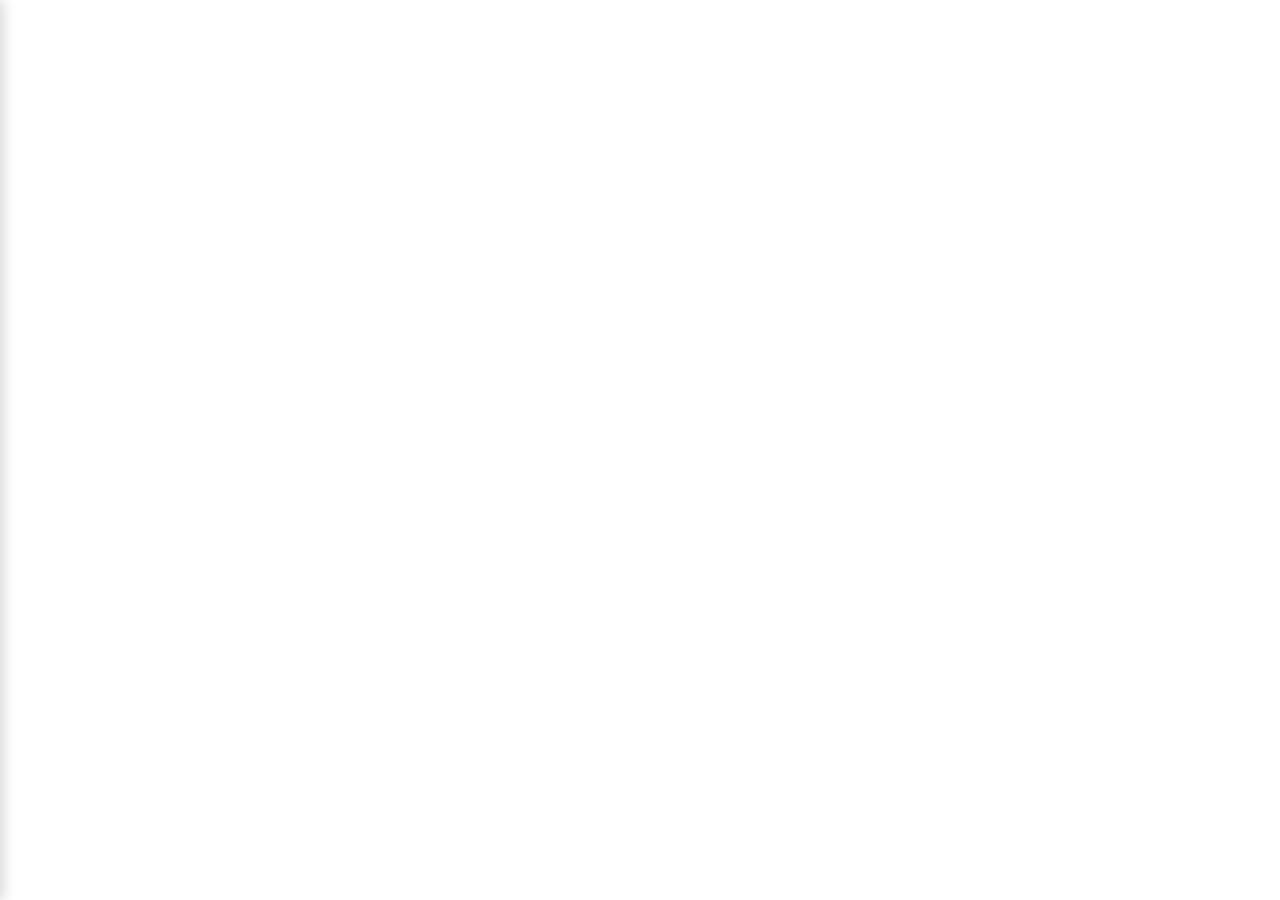
==== admin.html @ 95c07870 "admin page" ====
<!DOCTYPE html>
<html lang="ko">
<head>
    <meta charset="UTF-8">
    <meta name="viewport" content="width=device-width, initial-scale=1.0">
    <title>관리자 페이지</title>
    <link href="https://cdn.jsdelivr.net/npm/bootstrap@5.3.8/dist/css/bootstrap.min.css" rel="stylesheet">
    <link rel="stylesheet" href="map.css">
    <link rel="stylesheet" href="admin.css">
    <script src="https://dapi.kakao.com/v2/maps/sdk.js?appkey=1f489101c4804d0ce2dcf5da6a8cec2e"></script>
</head>

<body>
    <!-- 숨겨진 관리자 버튼 (줌 버튼 아래) -->
    <button id="hiddenAdminBtn"></button>

    <!-- 관리자 사이드패널 -->
    <div class="admin-panel" id="adminPanel">
        <div class="admin-panel-header">
            <h1>관리자 페이지</h1>
            <button class="admin-close-btn" id="adminCloseBtn">✕</button>
        </div>
        <div class="admin-body" id="adminBody"></div>
    </div>

    <script src="admin.js"></script>
</body>
</html>
---- admin.css ----
/* ─── 필터 탭 ─── */
.admin-filter {
    display: flex;
    gap: 6px;
    margin-bottom: 16px;
    flex-wrap: wrap;
}

.admin-filter-btn {
    color: #000;
    background-color: #fff;
    border: none;
    padding: 5px 12px;
    border-radius: 10px;
    cursor: pointer;
    font-size: 13px;
    box-shadow: 0 1px 3px rgba(160, 77, 255, 0.25);
    transition:
        background-color 0.15s ease,
        color 0.15s ease,
        box-shadow 0.15s ease,
        transform 0.12s ease;
}

.admin-filter-btn.active {
    background-color: #a04dff;
    color: #fff;
    box-shadow:
        0 4px 10px rgba(160, 77, 255, 0.3),
        inset 0 -2px 0 rgba(0, 0, 0, 0.15);
    transform: translateY(1px);
}

.admin-filter-btn:hover:not(.active) {
    background-color: #f6f1ff;
    box-shadow: 0 2px 6px rgba(160, 77, 255, 0.35);
}

/* ─── 페이지네이션 ─── */
.admin-pagination {
    display: flex;
    justify-content: center;
    gap: 6px;
    padding: 16px 0 8px;
}

.admin-page-btn {
    width: 32px;
    height: 32px;
    border: none;
    border-radius: 8px;
    background: #f0f0f0;
    color: #555;
    font-size: 13px;
    cursor: pointer;
    transition: background 0.15s, color 0.15s;
}

.admin-page-btn:hover:not(.active) {
    background: #e8d5ff;
    color: #a04dff;
}

.admin-page-btn.active {
    background: #a04dff;
    color: #fff;
}

/* ─── 숨겨진 관리자 버튼 ─── */
#hiddenAdminBtn {
    position: fixed;
    bottom: 20px;   /* zoom-control 아래쪽 */
    right: 20px;
    width: 40px;
    height: 40px;
    background: transparent;
    border: none;
    cursor: pointer;
    z-index: 999;
}

/* ─── 관리자 사이드패널 ─── */
.admin-panel {
    position: fixed;
    top: 0;
    left: 0;
    width: 420px;
    min-width: 360px;
    height: 100vh;
    background: #fff;
    z-index: 900;
    transform: translateX(-100%);
    transition: transform 0.3s ease;
    box-shadow: 4px 0 12px rgba(0,0,0,0.15);
    overflow-y: auto;
}

.admin-panel.open {
    transform: translateX(0);
}

.admin-panel-header {
    display: flex;
    align-items: center;
    justify-content: space-between;
    padding: 20px 20px 0 20px;
    margin-bottom: 20px;
}

.admin-panel-header h1 {
    font-size: 22px;
    font-weight: bold;
    margin: 0;
    text-align: left;
}

.admin-close-btn {
    background: none;
    border: none;
    font-size: 20px;
    cursor: pointer;
    color: #aaa;
    line-height: 1;
    padding: 0;
}

.admin-close-btn:hover {
    color: #333;
}

.admin-body {
    padding: 0 16px 40px;
}

/* ─── 카드 ─── */
.admin-card {
    background: #fff;
    border-radius: 7px;
    margin-bottom: 14px;
    box-shadow: rgba(99, 99, 99, 0.2) 0px 2px 8px 0px;
    padding: 12px;
}

.admin-card-top {
    display: flex;
    gap: 10px;
    margin-bottom: 10px;
    align-items: stretch;
}

.admin-card-img-wrap {
    width: 80px;
    flex-shrink: 0;
    border-radius: 6px;
    overflow: hidden;
}

.admin-card-img {
    width: 100%;
    height: 100%;
    object-fit: cover;
    display: block;
}

.admin-card-info {
    flex: 1;
}

.admin-report-status {
    display: inline-block;
    padding: 3px 10px;
    font-size: 11px;
    font-weight: 600;
    border-radius: 12px;
    margin-bottom: 4px;
}

.admin-card.status-pending .admin-report-status   { background: #eee; color: #616161; }
.admin-card.status-processing .admin-report-status { background: #fff3e0; color: #ef6c00; }
.admin-card.status-completed .admin-report-status  { background: #e8f5e9; color: #2e7d32; }

.admin-card-title {
    font-size: 14px;
    font-weight: 700;
    margin-bottom: 2px;
}

.admin-card-desc {
    font-size: 12px;
    color: #555;
    margin-bottom: 3px;
}

.admin-card-meta {
    font-size: 11px;
    color: #aaa;
}

/* ─── 액션 영역 ─── */
.admin-card-actions {
    display: flex;
    align-items: center;
    gap: 8px;
    margin-top: 8px;
    padding-top: 8px;
    border-top: 1px solid #f0f0f0;
}

.status-select {
    flex: 1;
    padding: 5px 10px;
    border: 1px solid #ddd;
    border-radius: 8px;
    font-size: 13px;
    color: #333;
    background: #fafafa;
    cursor: pointer;
}

.status-select:focus {
    outline: none;
    border-color: #a04dff;
}

.confirm-btn {
    background: #a04dff;
    border: none;
    border-radius: 8px;
    padding: 5px 14px;
    font-size: 12px;
    color: #fff;
    cursor: pointer;
    white-space: nowrap;
    transition: background 0.15s;
}

.confirm-btn:hover {
    background: #8a3de0;
}

/* ─── 빈 상태 ─── */
.admin-empty {
    text-align: center;
    color: #aaa;
    font-size: 14px;
    padding: 40px 0;
}

/* ─── 스크롤바 ─── */
.admin-panel::-webkit-scrollbar { width: 6px; }
.admin-panel::-webkit-scrollbar-track { background: transparent; }
.admin-panel::-webkit-scrollbar-thumb { border-radius: 3px; background: #c8c8c8; }
.admin-panel::-webkit-scrollbar-button { width: 0; height: 0; }
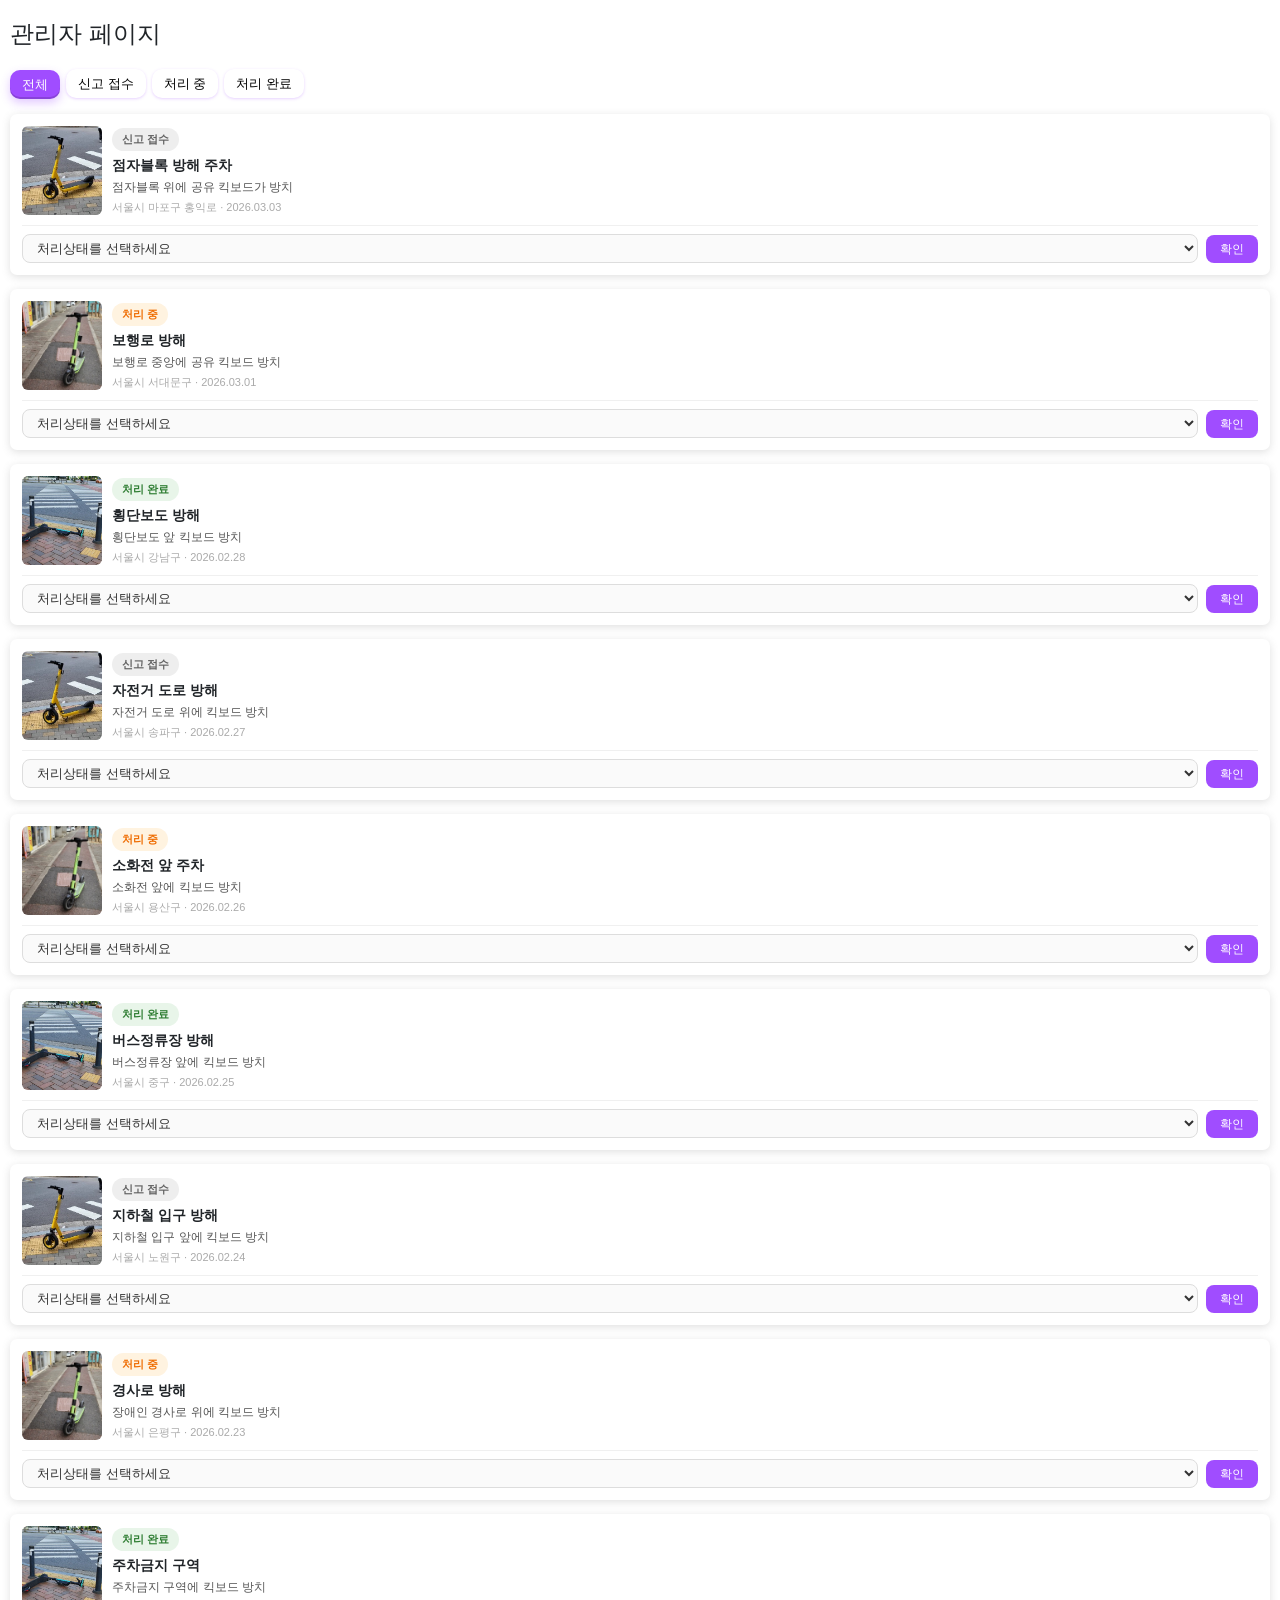
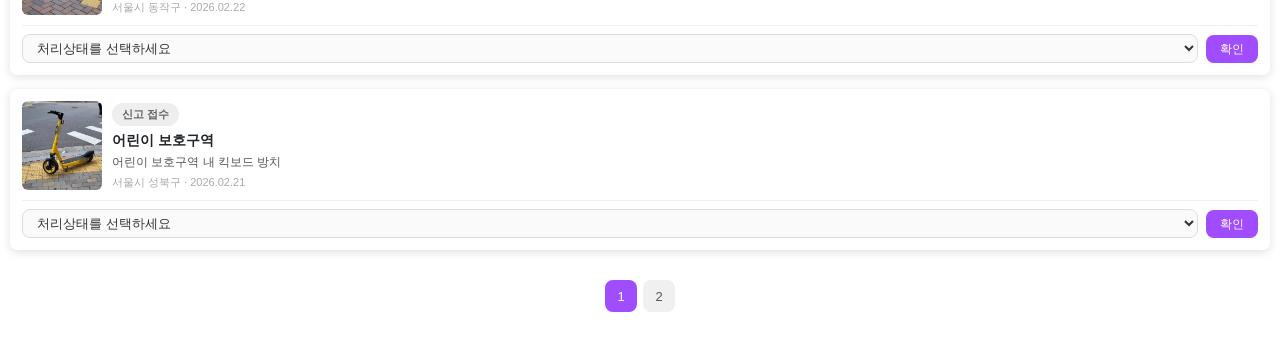
==== commit 1a7f179b: "admin page html, css, js" ====
--- a/admin.html
+++ b/admin.html
@@ -5,24 +5,11 @@
     <meta name="viewport" content="width=device-width, initial-scale=1.0">
     <title>관리자 페이지</title>
     <link href="https://cdn.jsdelivr.net/npm/bootstrap@5.3.8/dist/css/bootstrap.min.css" rel="stylesheet">
-    <link rel="stylesheet" href="map.css">
     <link rel="stylesheet" href="admin.css">
-    <script src="https://dapi.kakao.com/v2/maps/sdk.js?appkey=1f489101c4804d0ce2dcf5da6a8cec2e"></script>
 </head>
-
 <body>
-    <!-- 숨겨진 관리자 버튼 (줌 버튼 아래) -->
-    <button id="hiddenAdminBtn"></button>
-
-    <!-- 관리자 사이드패널 -->
-    <div class="admin-panel" id="adminPanel">
-        <div class="admin-panel-header">
-            <h1>관리자 페이지</h1>
-            <button class="admin-close-btn" id="adminCloseBtn">✕</button>
-        </div>
-        <div class="admin-body" id="adminBody"></div>
-    </div>
-
+    <h1>관리자 페이지</h1>
+    <div id="adminBody"></div>
     <script src="admin.js"></script>
 </body>
 </html>
--- a/admin.css
+++ b/admin.css
@@ -1,3 +1,12 @@
+body {
+    font-family: sans-serif;
+}
+
+h1 {
+   font-size: 24px; 
+   margin: 20px 10px;
+}
+
 /* ─── 필터 탭 ─── */
 .admin-filter {
     display: flex;
@@ -132,6 +141,11 @@
     padding: 0 16px 40px;
 }
 
+#adminBody {
+    margin: 0 10px 30px;
+
+}
+
 /* ─── 카드 ─── */
 .admin-card {
     background: #fff;
@@ -175,9 +189,9 @@
     margin-bottom: 4px;
 }
 
-.admin-card.status-pending .admin-report-status   { background: #eee; color: #616161; }
+.admin-card.status-pending .admin-report-status { background: #eee; color: #616161; }
 .admin-card.status-processing .admin-report-status { background: #fff3e0; color: #ef6c00; }
-.admin-card.status-completed .admin-report-status  { background: #e8f5e9; color: #2e7d32; }
+.admin-card.status-completed .admin-report-status { background: #e8f5e9; color: #2e7d32; }
 
 .admin-card-title {
     font-size: 14px;
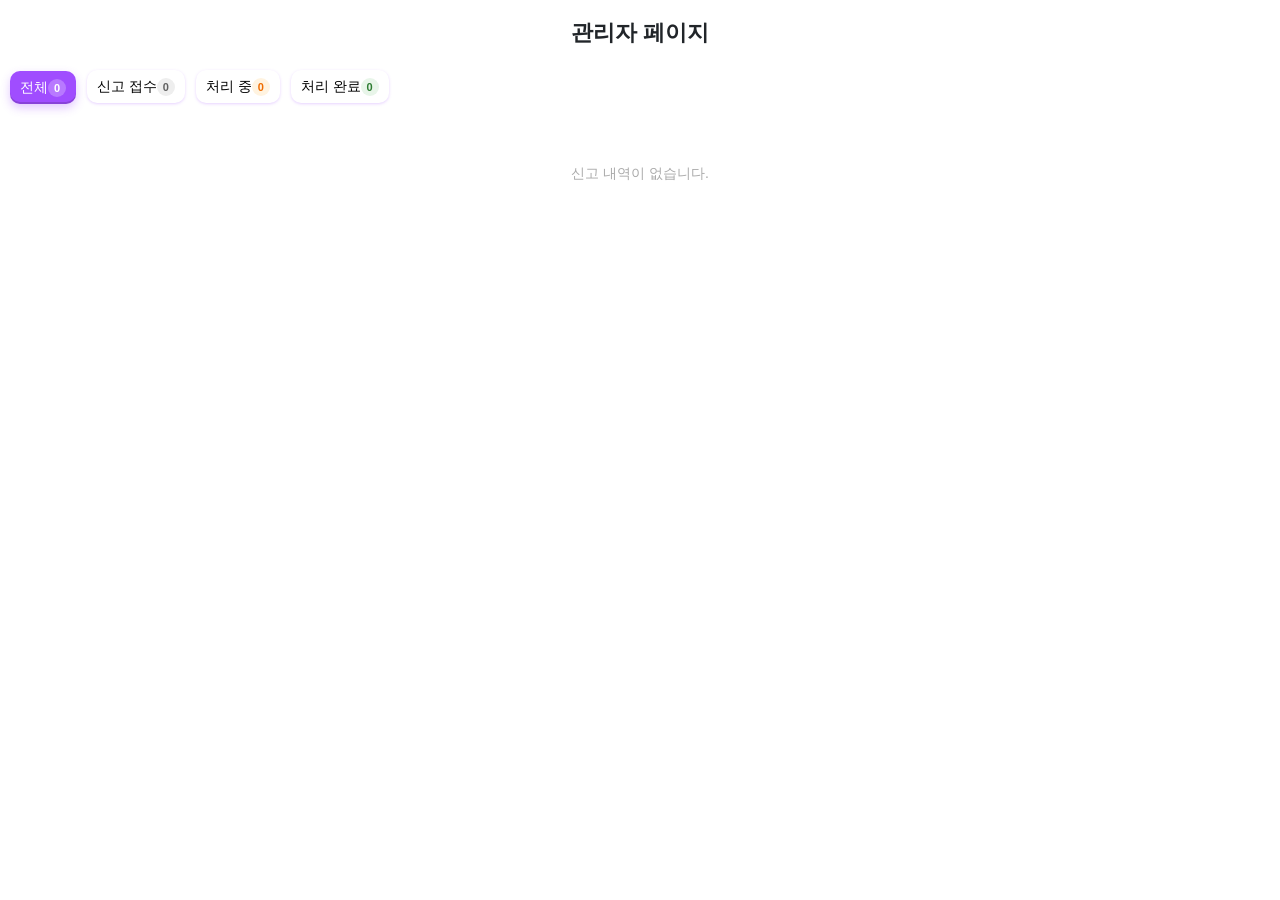
==== commit adb49251: "seohae - admin, my-reports localstorage data" ====
--- a/admin.html
+++ b/admin.html
@@ -9,7 +9,20 @@
 </head>
 <body>
     <h1>관리자 페이지</h1>
-    <div id="adminBody"></div>
+
+    <!-- 필터 탭 -->
+    <div class="admin-filter" id="adminFilter">
+        <button class="admin-filter-btn active" data-filter="all">전체</button>
+        <button class="admin-filter-btn" data-filter="pending">신고 접수</button>
+        <button class="admin-filter-btn" data-filter="processing">처리 중</button>
+        <button class="admin-filter-btn" data-filter="completed">처리 완료</button>
+    </div>
+
+    <!-- 카드 목록 -->
+     <div style="margin: 0 10px;">
+         <div id="adminBody"></div>
+     </div>
+
     <script src="admin.js"></script>
 </body>
 </html>
--- a/admin.css
+++ b/admin.css
@@ -1,34 +1,41 @@
 body {
+    margin: 0;
     font-family: sans-serif;
 }
 
 h1 {
-   font-size: 24px; 
-   margin: 20px 10px;
+    font-size: 22px;
+    font-weight: bold;
+    margin-top: 20px;
+    margin-bottom: 24px;
+    text-align: center;
 }
 
 /* ─── 필터 탭 ─── */
 .admin-filter {
     display: flex;
     gap: 6px;
-    margin-bottom: 16px;
     flex-wrap: wrap;
+    margin: 0 10px 20px;
 }
 
 .admin-filter-btn {
     color: #000;
     background-color: #fff;
     border: none;
-    padding: 5px 12px;
+    padding: 6px 10px;
+    margin-right: 5px;
     border-radius: 10px;
     cursor: pointer;
-    font-size: 13px;
+    font-size: 14px;
     box-shadow: 0 1px 3px rgba(160, 77, 255, 0.25);
     transition:
         background-color 0.15s ease,
         color 0.15s ease,
         box-shadow 0.15s ease,
         transform 0.12s ease;
+    display: inline-flex;
+    align-items: center;
 }
 
 .admin-filter-btn.active {
@@ -45,6 +52,45 @@
     box-shadow: 0 2px 6px rgba(160, 77, 255, 0.35);
 }
 
+/* ─── 뱃지 ─── */
+.admin-filter .count-badge {
+    display: inline-flex;
+    align-items: center;
+    justify-content: center;
+    min-width: 18px;
+    height: 18px;
+    padding: 0 5px;
+    border-radius: 999px;
+    font-size: 11px;
+    font-weight: 700;
+    transition: background-color 0.15s ease, color 0.15s ease;
+}
+
+[data-filter="all"] .count-badge {
+    background-color: #e8d5ff;
+    color: #a04dff;
+}
+
+[data-filter="pending"] .count-badge {
+    background-color: #eeeeee;
+    color: #616161;
+}
+
+[data-filter="processing"] .count-badge {
+    background-color: #fff3e0;
+    color: #ef6c00;
+}
+
+[data-filter="completed"] .count-badge {
+    background-color: #e8f5e9;
+    color: #2e7d32;
+}
+
+.admin-filter-btn.active .count-badge {
+    background-color: rgba(255, 255, 255, 0.25);
+    color: #fff;
+}
+
 /* ─── 페이지네이션 ─── */
 .admin-pagination {
     display: flex;
@@ -78,7 +124,7 @@
 /* ─── 숨겨진 관리자 버튼 ─── */
 #hiddenAdminBtn {
     position: fixed;
-    bottom: 20px;   /* zoom-control 아래쪽 */
+    bottom: 20px;
     right: 20px;
     width: 40px;
     height: 40px;
@@ -102,6 +148,7 @@
     transition: transform 0.3s ease;
     box-shadow: 4px 0 12px rgba(0,0,0,0.15);
     overflow-y: auto;
+    overflow-x: hidden;
 }
 
 .admin-panel.open {
@@ -121,6 +168,10 @@
     font-weight: bold;
     margin: 0;
     text-align: left;
+    /* my-reports.css 전역 h1 스타일 덮어씌우기 */
+    margin-top: 0;
+    margin-bottom: 0;
+    text-align: left;
 }
 
 .admin-close-btn {
@@ -138,12 +189,20 @@
 }
 
 .admin-body {
-    padding: 0 16px 40px;
-}
-
+    background-color: #f5f5f5;
+    padding: 20px;
+    border-radius: 10px;
+    margin: 0 10px 20px;
+}
 #adminBody {
-    margin: 0 10px 30px;
-
+    /* background-color: #f5f5f5;
+    display: flex;
+    flex-direction: column;
+    justify-content: center;
+    align-items: center;
+    padding: 20px;
+    border-radius: 10px;
+    margin-bottom: 20px; */
 }
 
 /* ─── 카드 ─── */
@@ -189,9 +248,9 @@
     margin-bottom: 4px;
 }
 
-.admin-card.status-pending .admin-report-status { background: #eee; color: #616161; }
+.admin-card.status-pending .admin-report-status   { background: #eee; color: #616161; }
 .admin-card.status-processing .admin-report-status { background: #fff3e0; color: #ef6c00; }
-.admin-card.status-completed .admin-report-status { background: #e8f5e9; color: #2e7d32; }
+.admin-card.status-completed .admin-report-status  { background: #e8f5e9; color: #2e7d32; }
 
 .admin-card-title {
     font-size: 14px;
@@ -264,4 +323,13 @@
 .admin-panel::-webkit-scrollbar { width: 6px; }
 .admin-panel::-webkit-scrollbar-track { background: transparent; }
 .admin-panel::-webkit-scrollbar-thumb { border-radius: 3px; background: #c8c8c8; }
-.admin-panel::-webkit-scrollbar-button { width: 0; height: 0; }+.admin-panel::-webkit-scrollbar-button { width: 0; height: 0; }
+
+
+
+@media screen and (max-width: 48rem) {
+    .admin-card {
+        width: auto;
+    }
+
+}
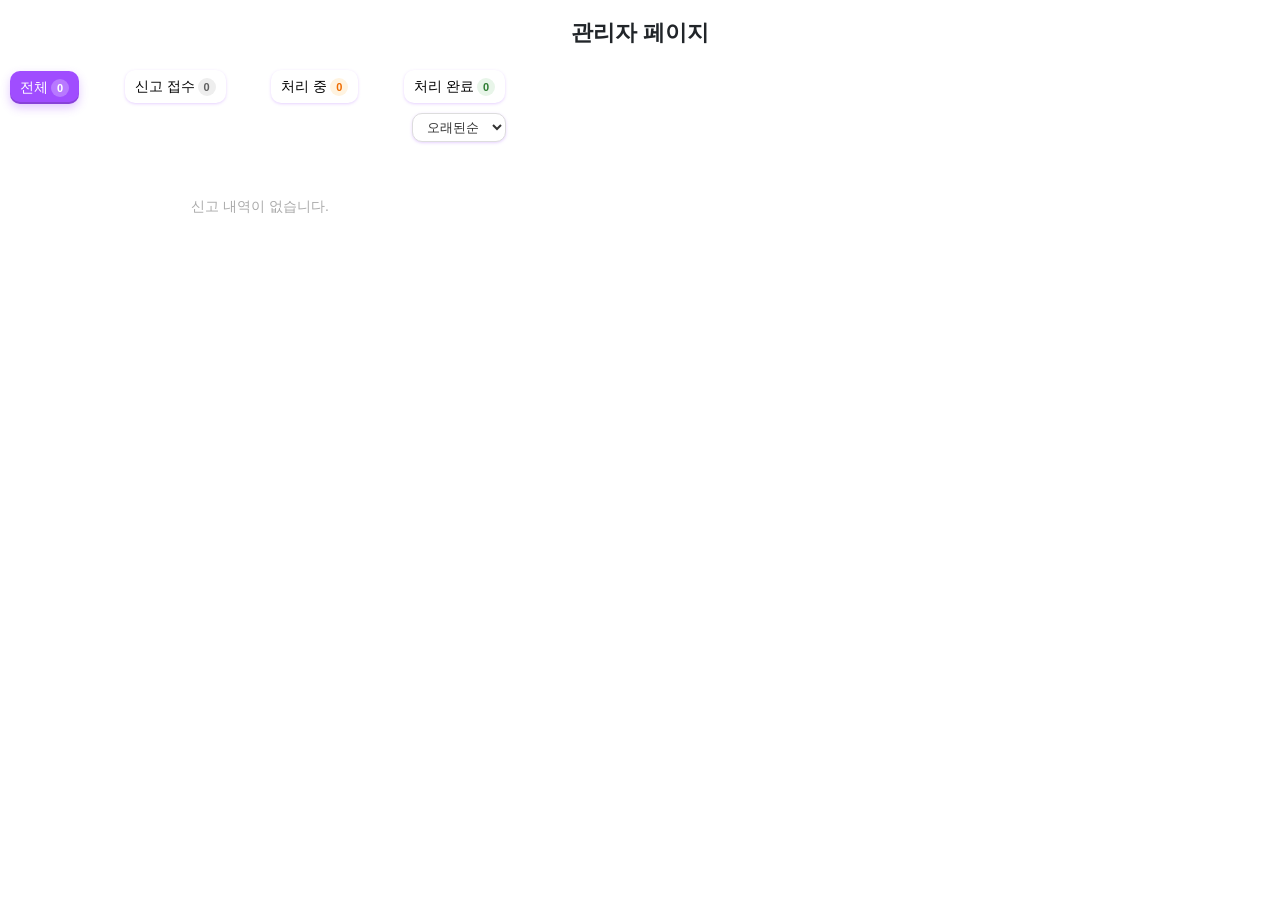
==== commit 24761e25: "seohae 5th commit" ====
--- a/admin.html
+++ b/admin.html
@@ -9,19 +9,28 @@
 </head>
 <body>
     <h1>관리자 페이지</h1>
+    <div class="admin-wrapper">
+        <!-- 필터 탭 -->
+        <div class="admin-filter" id="adminFilter">
+            <button class="admin-filter-btn active" data-filter="all">전체</button>
+            <button class="admin-filter-btn" data-filter="pending">신고 접수</button>
+            <button class="admin-filter-btn" data-filter="processing">처리 중</button>
+            <button class="admin-filter-btn" data-filter="done">처리 완료</button>
+        </div>
 
-    <!-- 필터 탭 -->
-    <div class="admin-filter" id="adminFilter">
-        <button class="admin-filter-btn active" data-filter="all">전체</button>
-        <button class="admin-filter-btn" data-filter="pending">신고 접수</button>
-        <button class="admin-filter-btn" data-filter="processing">처리 중</button>
-        <button class="admin-filter-btn" data-filter="completed">처리 완료</button>
+        <!-- 정렬 드롭박스 -->
+        <div class="sort-container">
+            <select class="admin-sort-select" id="adminSortSelect">
+                <option value="oldest">오래된순</option>
+                <option value="newest">최신순</option>
+            </select>
+        </div>
+
+        <!-- 카드 목록 -->
+        <div style="margin: 0 10px;">
+            <div id="adminBody"></div>
+        </div>
     </div>
-
-    <!-- 카드 목록 -->
-     <div style="margin: 0 10px;">
-         <div id="adminBody"></div>
-     </div>
 
     <script src="admin.js"></script>
 </body>
--- a/admin.css
+++ b/admin.css
@@ -11,12 +11,18 @@
     text-align: center;
 }
 
+.admin-wrapper {
+    max-width: 500px;
+    margin: 0 10px;
+}
+
 /* ─── 필터 탭 ─── */
 .admin-filter {
     display: flex;
-    gap: 6px;
+    justify-content: space-between;
+    align-items: center;
     flex-wrap: wrap;
-    margin: 0 10px 20px;
+    margin-bottom: 10px;
 }
 
 .admin-filter-btn {
@@ -36,6 +42,7 @@
         transform 0.12s ease;
     display: inline-flex;
     align-items: center;
+    gap: 3px;
 }
 
 .admin-filter-btn.active {
@@ -81,7 +88,7 @@
     color: #ef6c00;
 }
 
-[data-filter="completed"] .count-badge {
+[data-filter="done"] .count-badge {
     background-color: #e8f5e9;
     color: #2e7d32;
 }
@@ -132,6 +139,30 @@
     border: none;
     cursor: pointer;
     z-index: 999;
+}
+
+/* ─── 정렬 드롭박스 ─── */
+.sort-container {
+    display: flex;
+    justify-content: flex-end;
+}
+
+.admin-sort-select {
+    padding: 5px 10px;
+    border: 1px solid #ddd;
+    border-radius: 10px;
+    font-size: 13px;
+    color: #333;
+    background: #fff;
+    cursor: pointer;
+    margin-bottom: 14px;
+    box-shadow: 0 1px 3px rgba(160, 77, 255, 0.25);
+    margin-right: 4px;
+}
+
+.admin-sort-select:focus {
+    outline: none;
+    border-color: #a04dff;
 }
 
 /* ─── 관리자 사이드패널 ─── */
@@ -168,10 +199,6 @@
     font-weight: bold;
     margin: 0;
     text-align: left;
-    /* my-reports.css 전역 h1 스타일 덮어씌우기 */
-    margin-top: 0;
-    margin-bottom: 0;
-    text-align: left;
 }
 
 .admin-close-btn {
@@ -189,20 +216,7 @@
 }
 
 .admin-body {
-    background-color: #f5f5f5;
-    padding: 20px;
-    border-radius: 10px;
-    margin: 0 10px 20px;
-}
-#adminBody {
-    /* background-color: #f5f5f5;
-    display: flex;
-    flex-direction: column;
-    justify-content: center;
-    align-items: center;
-    padding: 20px;
-    border-radius: 10px;
-    margin-bottom: 20px; */
+    padding: 0 16px 40px;
 }
 
 /* ─── 카드 ─── */
@@ -248,9 +262,9 @@
     margin-bottom: 4px;
 }
 
-.admin-card.status-pending .admin-report-status   { background: #eee; color: #616161; }
+.admin-card.status-pending .admin-report-status    { background: #eee; color: #616161; }
 .admin-card.status-processing .admin-report-status { background: #fff3e0; color: #ef6c00; }
-.admin-card.status-completed .admin-report-status  { background: #e8f5e9; color: #2e7d32; }
+.admin-card.status-done .admin-report-status       { background: #e8f5e9; color: #2e7d32; }
 
 .admin-card-title {
     font-size: 14px;
@@ -325,11 +339,7 @@
 .admin-panel::-webkit-scrollbar-thumb { border-radius: 3px; background: #c8c8c8; }
 .admin-panel::-webkit-scrollbar-button { width: 0; height: 0; }
 
-
-
-@media screen and (max-width: 48rem) {
-    .admin-card {
-        width: auto;
-    }
-
-}+body::-webkit-scrollbar { width: 6px; }
+body::-webkit-scrollbar-track { background-color: transparent; }
+body::-webkit-scrollbar-thumb { border-radius: 3px; background-color: rgb(168, 168, 168); }
+body::-webkit-scrollbar-button { width: 0; height: 0; }
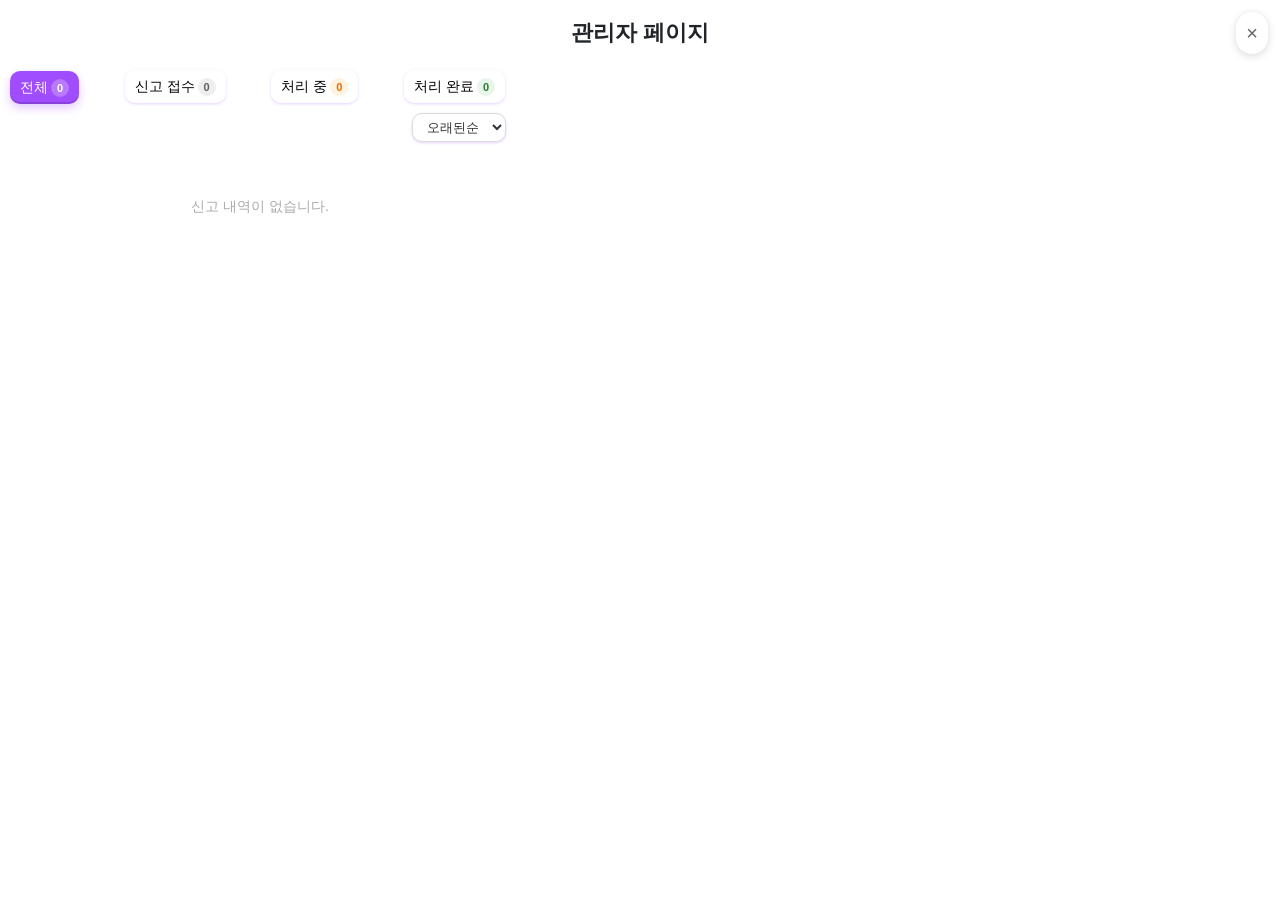
==== commit 247cfa6d: "수정작업" ====
--- a/admin.html
+++ b/admin.html
@@ -8,6 +8,14 @@
     <link rel="stylesheet" href="admin.css">
 </head>
 <body>
+    <button
+      type="button"
+      class="panel-close-btn"
+      id="btn-close-admin"
+      aria-label="관리자 창 닫기"
+    >
+      ×
+    </button>
     <h1>관리자 페이지</h1>
     <div class="admin-wrapper">
         <!-- 필터 탭 -->
--- a/admin.css
+++ b/admin.css
@@ -1,6 +1,27 @@
 body {
     margin: 0;
     font-family: sans-serif;
+}
+
+/* 창 전체 우측 상단 닫기 버튼 */
+.panel-close-btn {
+    position: fixed;
+    top: 12px;
+    right: 12px;
+    background: #ffffff;
+    border: none;
+    font-size: 20px;
+    cursor: pointer;
+    color: #666;
+    border-radius: 999px;
+    padding: 6px 10px;
+    box-shadow: 0 2px 8px rgba(0, 0, 0, 0.15);
+    z-index: 1000;
+}
+
+.panel-close-btn:hover {
+    color: #111827;
+    background: #f3f4f6;
 }
 
 h1 {
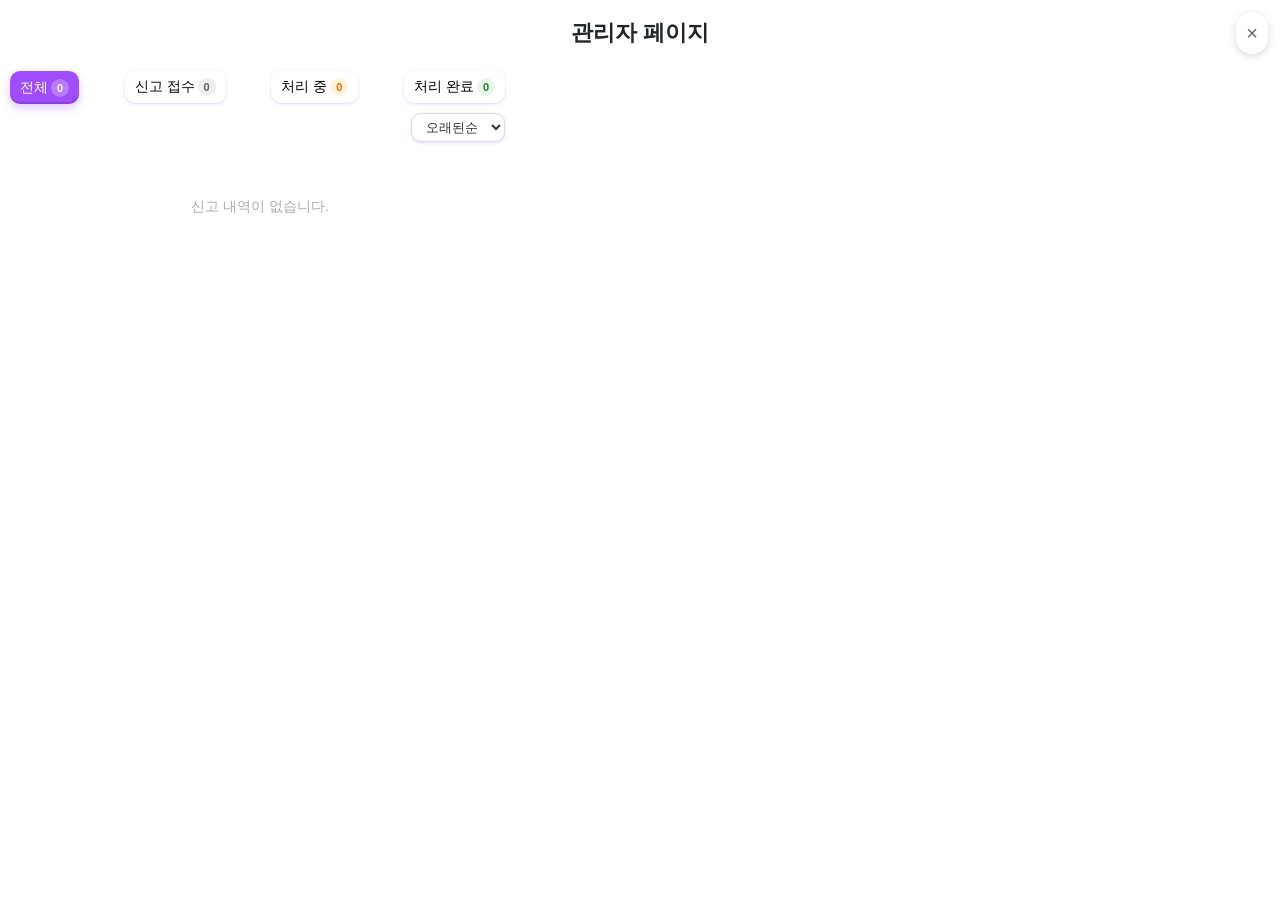
==== commit ef562212: "seohae final commit" ====
--- a/admin.html
+++ b/admin.html
@@ -28,6 +28,7 @@
 
         <!-- 정렬 드롭박스 -->
         <div class="sort-container">
+            <button class="delete-done-btn" id="deleteDoneBtn" onclick="deleteAllDone()" style="display:none;">모두 지우기</button>
             <select class="admin-sort-select" id="adminSortSelect">
                 <option value="oldest">오래된순</option>
                 <option value="newest">최신순</option>
--- a/admin.css
+++ b/admin.css
@@ -165,7 +165,9 @@
 /* ─── 정렬 드롭박스 ─── */
 .sort-container {
     display: flex;
-    justify-content: flex-end;
+    justify-content: space-between;
+    align-items: center;
+    margin-bottom: 14px;
 }
 
 .admin-sort-select {
@@ -176,9 +178,8 @@
     color: #333;
     background: #fff;
     cursor: pointer;
-    margin-bottom: 14px;
     box-shadow: 0 1px 3px rgba(160, 77, 255, 0.25);
-    margin-right: 4px;
+    margin-right: 5px;
 }
 
 .admin-sort-select:focus {
@@ -346,6 +347,48 @@
     background: #8a3de0;
 }
 
+.delete-btn {
+    align-self: flex-end;
+    margin-top: auto;
+    background-color: transparent;
+    color: #aaaaaa;
+    border: 1px solid #dddddd;
+    border-radius: 8px;
+    padding: 5px 14px;
+    font-size: 12px;
+    cursor: pointer;
+    transition:
+        background-color 0.15s ease,
+        color 0.15s ease,
+        border-color 0.15s ease;
+}
+
+.delete-btn:hover {
+    background-color: #fff0f0;
+    color: #e53935;
+    border-color: #e53935;
+}
+
+.delete-done-btn {
+    background-color: transparent;
+    color: #aaaaaa;
+    border: 1px solid #dddddd;
+    border-radius: 10px;
+    padding: 5px 10px;
+    font-size: 13px;
+    cursor: pointer;
+    transition:
+        background-color 0.15s ease,
+        color 0.15s ease,
+        border-color 0.15s ease;
+}
+
+.delete-done-btn:hover {
+    background-color: #fff0f0;
+    color: #e53935;
+    border-color: #e53935;
+}
+
 /* ─── 빈 상태 ─── */
 .admin-empty {
     text-align: center;
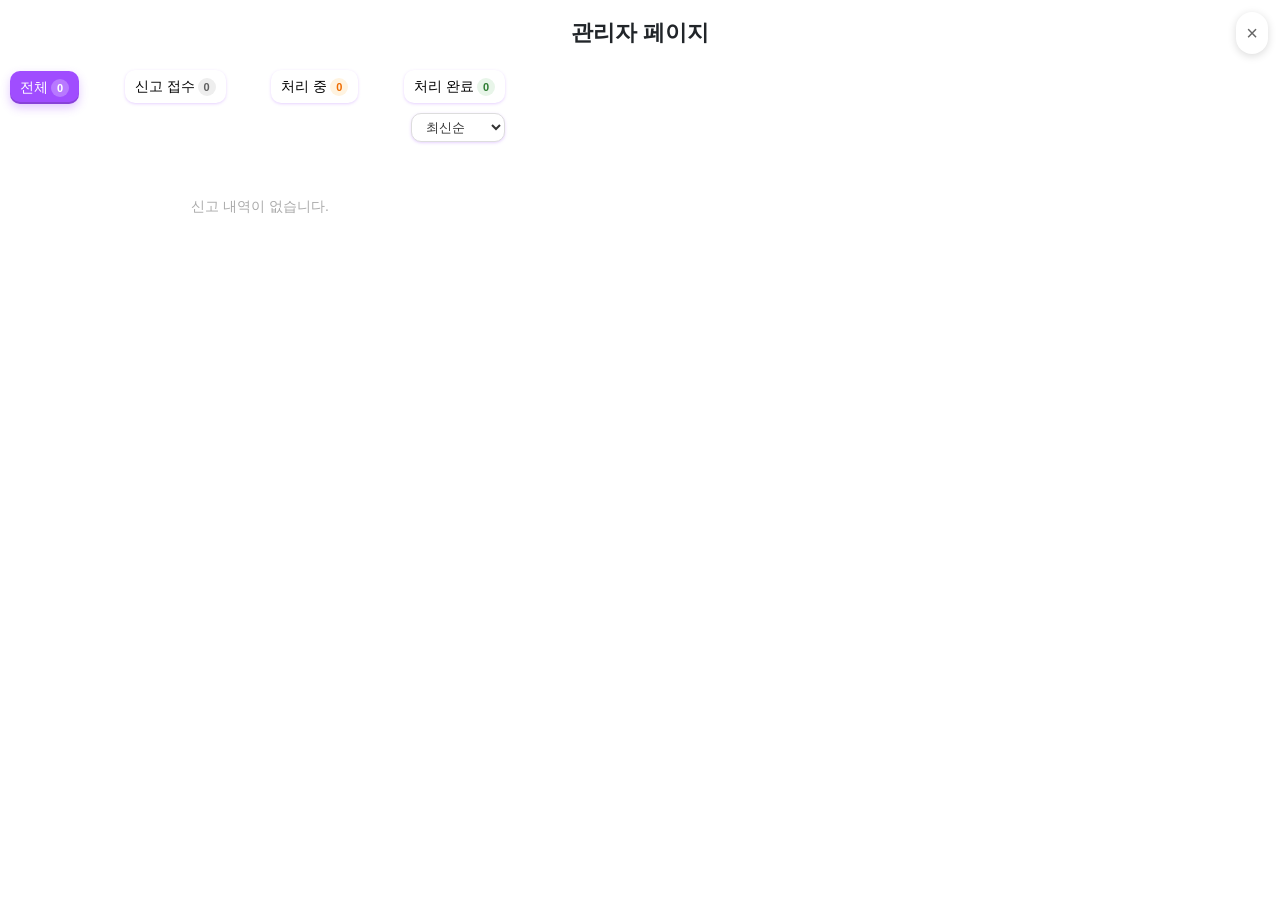
==== commit 468335e2: "finalll" ====
--- a/admin.html
+++ b/admin.html
@@ -30,8 +30,8 @@
         <div class="sort-container">
             <button class="delete-done-btn" id="deleteDoneBtn" onclick="deleteAllDone()" style="display:none;">모두 지우기</button>
             <select class="admin-sort-select" id="adminSortSelect">
+                <option value="newest">최신순</option>
                 <option value="oldest">오래된순</option>
-                <option value="newest">최신순</option>
             </select>
         </div>
 
